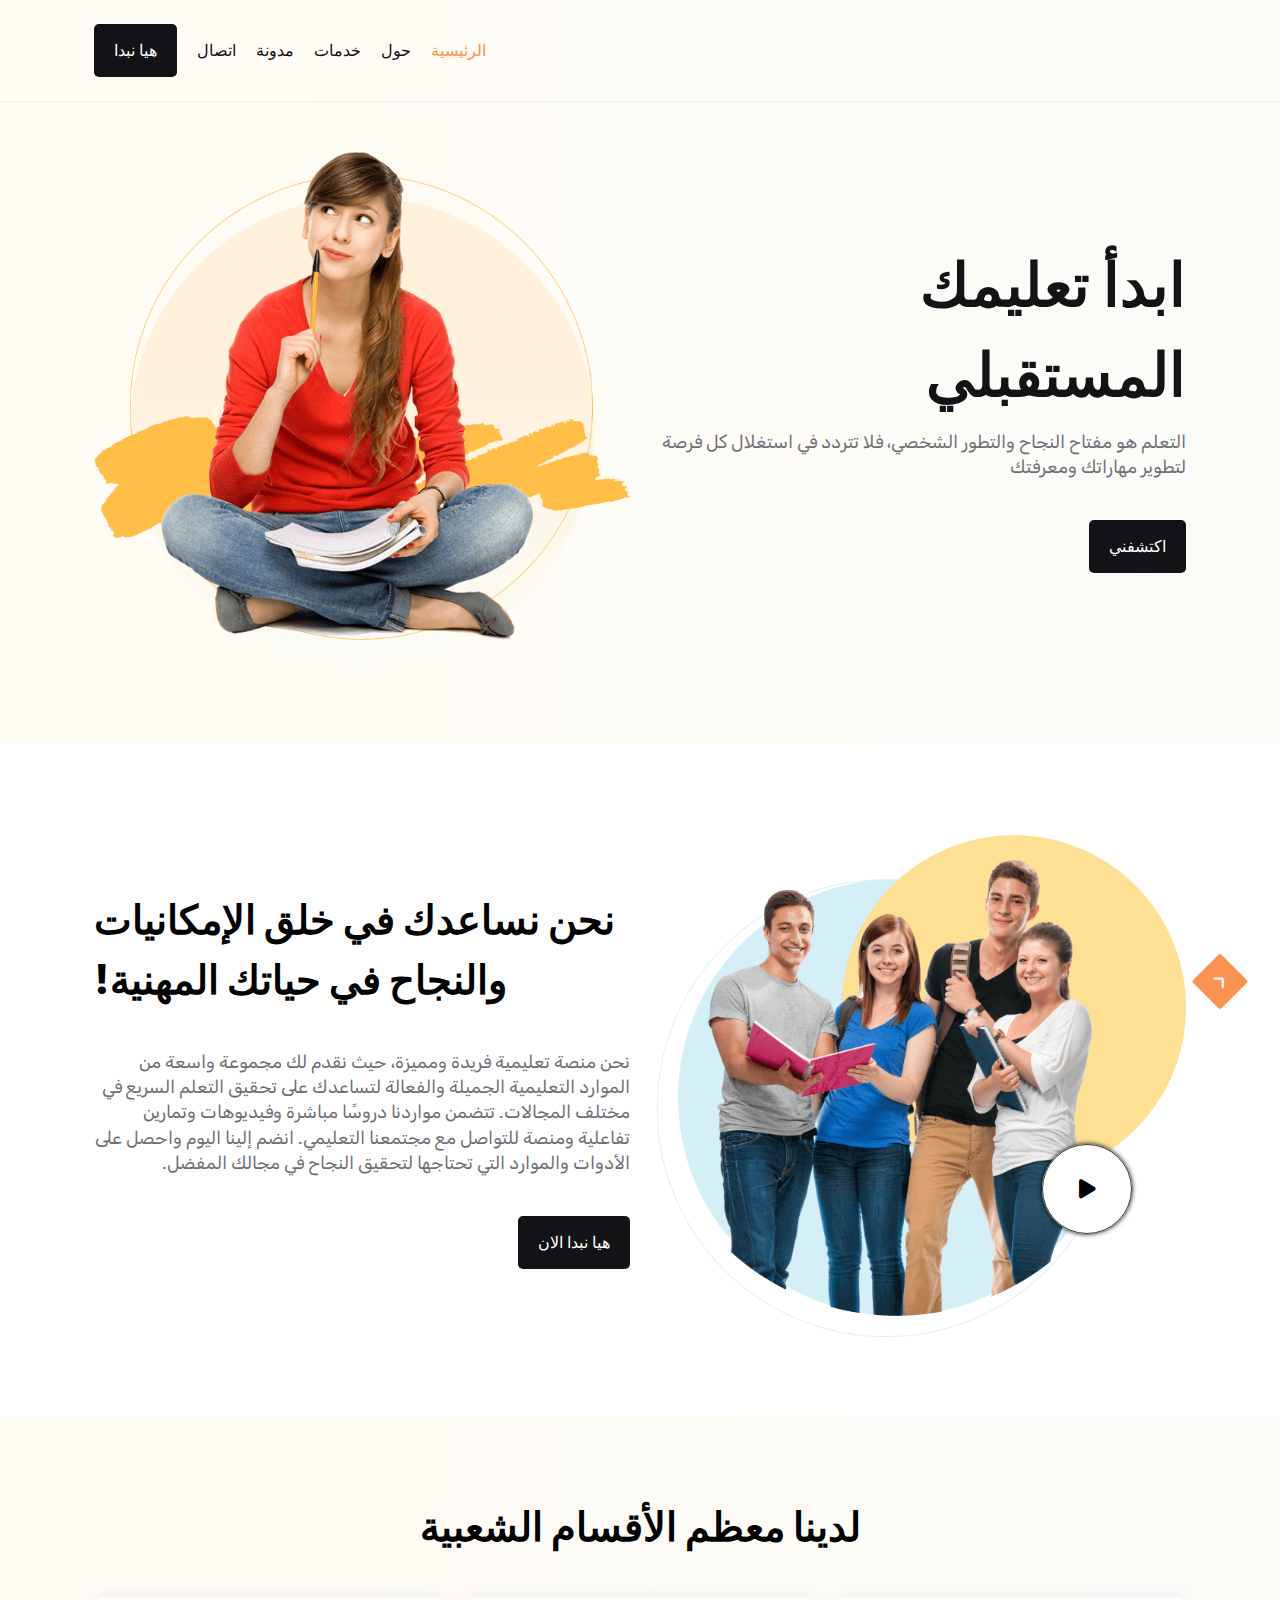
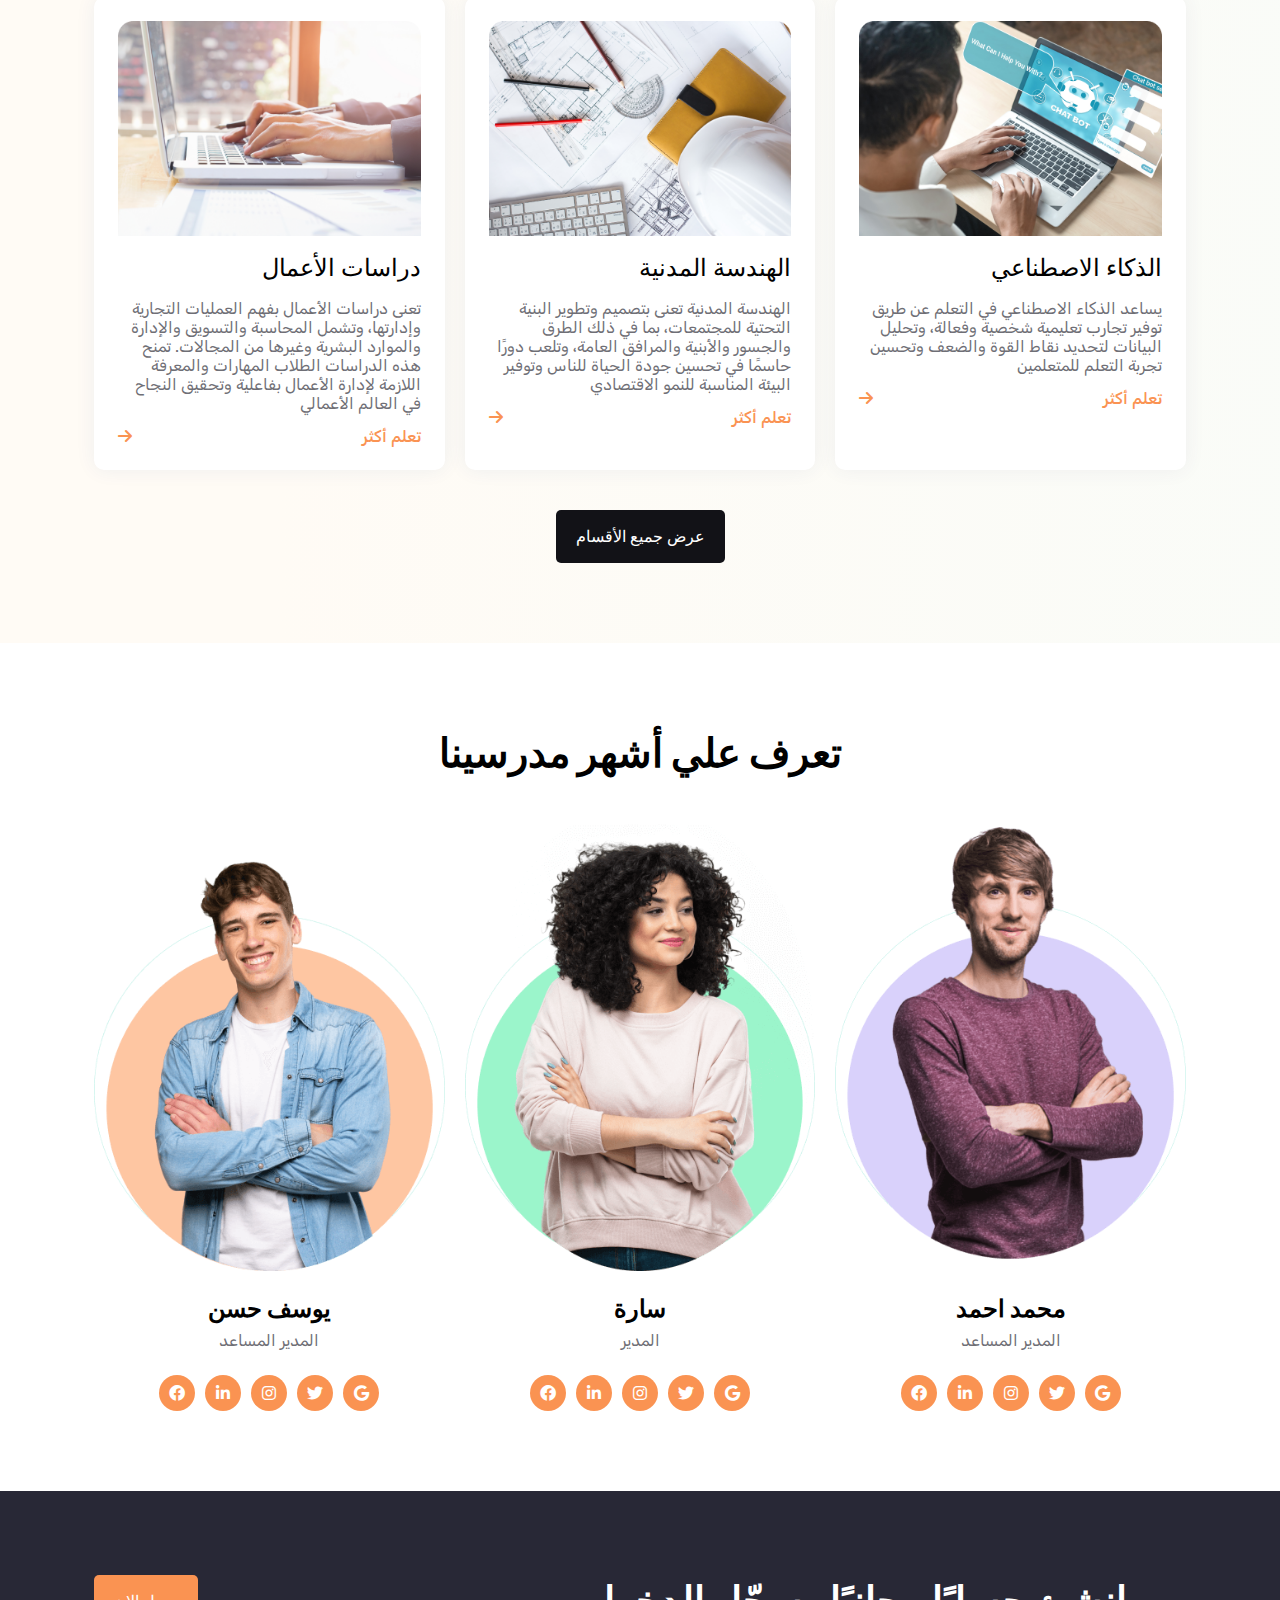
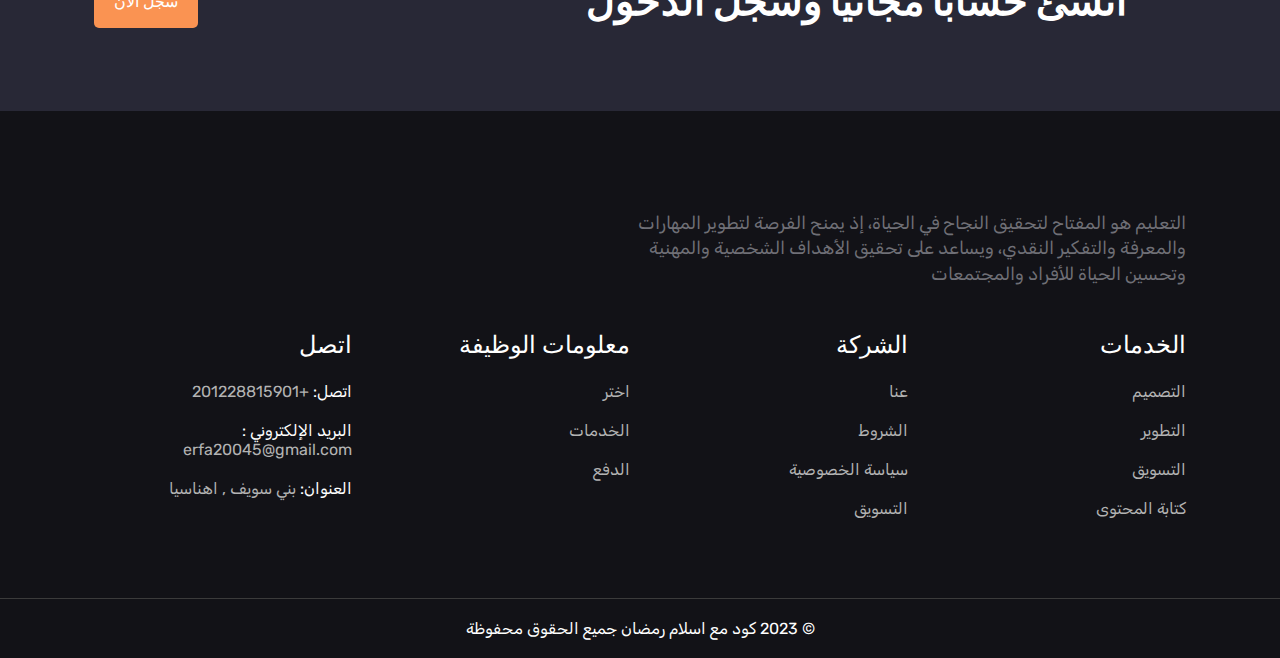
==== index.html @ 8acfd7db "Add files via upload" ====
<!DOCTYPE html>
<html dir="rtl" lang="en">
  <head>
    <meta charset="UTF-8" />
    <meta http-equiv="X-UA-Compatible" content="IE=edge" />
    <meta name="viewport" content="width=device-width, initial-scale=1.0" />
    <title>Document</title>
    <link rel="stylesheet" href="css/all.min.css" />
    <link rel="stylesheet" href="css/style.css" />
    <link rel="preconnect" href="https://fonts.googleapis.com" />
    <link rel="preconnect" href="https://fonts.gstatic.com" crossorigin />
    <link
      href="https://fonts.googleapis.com/css2?family=DM+Sans:wght@500&family=Poppins:wght@600;700&family=Rubik:wght@400;500&display=swap"
      rel="stylesheet"
    />
  </head>
  <body>
    <!-- Header -->

    <header>
      <div class="container">
        <div class="content flex-all">
          <div class="logo">
            <a href="index.html" target="_blank">
              <img src="Icons/logo.svg" alt="" />
            </a>
          </div>
          <nav class="navbar hide-nav" id="navbar">
            <div class="close" id="close">
              <i class="fa-solid fa-xmark"></i>
            </div>
            <div class="logo-at-mobile">
              <a href="index.html" target="_blank">
                <img src="Icons/logo.svg" alt="" />
              </a>
            </div>
            <ul class="nav-links">
              <li>
                <a class="active" href="">الرئيسية</a>
              </li>
              <li>
                <a href="">حول</a>
              </li>
              <li>
                <a href="">خدمات</a>
              </li>
              <li>
                <a href="">مدونة</a>
              </li>
              <li>
                <a href="">اتصال</a>
              </li>
              <li>
                <a href="login.html" class="btn">هيا نبدا</a>
              </li>
            </ul>
          </nav>
          <div class="menue" id="menue">
            <i class="fa-solid fa-bars"></i>
          </div>
        </div>
      </div>
    </header>

    <!-- Hero Section -->

    <section class="hero">
      <div class="container">
        <div class="content">
          <div class="hero-text">
            <h1 class="hero-title">ابدأ تعليمك المستقبلي</h1>
            <p class="main-text">
              التعلم هو مفتاح النجاح والتطور الشخصي، فلا تتردد في استغلال كل
              فرصة لتطوير مهاراتك ومعرفتك
            </p>
            <button class="btn">اكتشفني</button>
          </div>
          <div class="hero-img">
            <img src="images/hero-banner.png" alt="" />
          </div>
        </div>
      </div>
    </section>

    <!-- About Section -->

    <section class="about">
      <div class="container">
        <div class="content">
          <div class="about-img">
            <img src="images/about-banner.png" alt="" />
            <div class="play-btn">
              <div class="contain">
                <button>
                  <i class="fa-solid fa-play"></i>
                </button>
              </div>
            </div>
          </div>
          <div class="about-text">
            <h1 class="main-title">
              نحن نساعدك في خلق الإمكانيات والنجاح في حياتك المهنية!
            </h1>
            <p class="main-text">
              نحن منصة تعليمية فريدة ومميزة، حيث نقدم لك مجموعة واسعة من الموارد
              التعليمية الجميلة والفعالة لتساعدك على تحقيق التعلم السريع في
              مختلف المجالات. تتضمن مواردنا دروسًا مباشرة وفيديوهات وتمارين
              تفاعلية ومنصة للتواصل مع مجتمعنا التعليمي. انضم إلينا اليوم واحصل
              على الأدوات والموارد التي تحتاجها لتحقيق النجاح في مجالك المفضل.
            </p>
            <a href="login.html">
              <button class="btn">هيا نبدا الان</button>
            </a>
          </div>
        </div>
      </div>
    </section>

    <!-- Section Services -->

    <section class="services">
      <div class="container">
        <h1 class="main-title">لدينا معظم الأقسام الشعبية</h1>
        <div class="content">
          <div class="service-card">
            <div class="card-content">
              <div class="image-card">
                <img src="images/depertment-1.png" alt="" />
              </div>
              <div class="card-title">الذكاء الاصطناعي</div>
              <div class="card-text">
                يساعد الذكاء الاصطناعي في التعلم عن طريق توفير تجارب تعليمية
                شخصية وفعالة، وتحليل البيانات لتحديد نقاط القوة والضعف وتحسين
                تجربة التعلم للمتعلمين
              </div>
              <div class="card-footer">
                <div class="card-link"><a href="">تعلم أكثر </a></div>
                <div class="card-icon">
                  <i class="fa-solid fa-arrow-right"></i>
                </div>
              </div>
            </div>
          </div>
          <div class="service-card">
            <div class="card-content">
              <div class="image-card">
                <img src="images/depertment-2.png" alt="" />
              </div>
              <div class="card-title">الهندسة المدنية</div>
              <div class="card-text">
                الهندسة المدنية تعنى بتصميم وتطوير البنية التحتية للمجتمعات، بما
                في ذلك الطرق والجسور والأبنية والمرافق العامة، وتلعب دورًا
                حاسمًا في تحسين جودة الحياة للناس وتوفير البيئة المناسبة للنمو
                الاقتصادي
              </div>
              <div class="card-footer">
                <div class="card-link"><a href="">تعلم أكثر</a></div>
                <div class="card-icon">
                  <i class="fa-solid fa-arrow-right"></i>
                </div>
              </div>
            </div>
          </div>
          <div class="service-card">
            <div class="card-content">
              <div class="image-card">
                <img src="images/depertment-3.png" alt="" />
              </div>
              <div class="card-title">دراسات الأعمال</div>
              <div class="card-text">
                تعنى دراسات الأعمال بفهم العمليات التجارية وإدارتها، وتشمل
                المحاسبة والتسويق والإدارة والموارد البشرية وغيرها من المجالات.
                تمنح هذه الدراسات الطلاب المهارات والمعرفة اللازمة لإدارة
                الأعمال بفاعلية وتحقيق النجاح في العالم الأعمالي
              </div>
              <div class="card-footer">
                <div class="card-link"><a href="">تعلم أكثر</a></div>
                <div class="card-icon">
                  <i class="fa-solid fa-arrow-right"></i>
                </div>
              </div>
            </div>
          </div>
        </div>
        <div class="btn">عرض جميع الأقسام</div>
      </div>
    </section>

    <!-- Instructor -->

    <section class="instructor">
      <div class="container">
        <h1 class="main-title">تعرف علي أشهر مدرسينا</h1>
        <div class="content">
          <ul class="instructor-list">
            <li class="instructor-card">
              <div class="card-image">
                <img src="images/instructor-1.png" alt="" />
              </div>
              <div class="card-text">
                <h3 class="card-title">محمد احمد</h3>
                <span class="card-text">المدير المساعد </span>
              </div>
              <div class="social-icons">
                <a href=""><i class="fa-brands fa-google"></i></a>
                <a href=""><i class="fa-brands fa-twitter"></i></a>
                <a href=""><i class="fa-brands fa-instagram"></i></a>
                <a href=""><i class="fa-brands fa-linkedin-in"></i></a>
                <a href=""><i class="fa-brands fa-facebook"></i></a>
              </div>
            </li>
            <li class="instructor-card">
              <div class="card-image">
                <img src="images/instructor-2.png" alt="" />
              </div>
              <div class="card-text">
                <h3 class="card-title">سارة</h3>
                <span class="card-text">المدير</span>
              </div>
              <div class="social-icons">
                <a href=""><i class="fa-brands fa-google"></i></a>
                <a href=""><i class="fa-brands fa-twitter"></i></a>
                <a href=""><i class="fa-brands fa-instagram"></i></a>
                <a href=""><i class="fa-brands fa-linkedin-in"></i></a>
                <a href=""><i class="fa-brands fa-facebook"></i></a>
              </div>
            </li>
            <li class="instructor-card">
              <div class="card-image">
                <img src="images/instructor-3.png" alt="" />
              </div>
              <div class="card-text">
                <h3 class="card-title">يوسف حسن</h3>
                <span class="card-text">المدير المساعد </span>
              </div>
              <div class="social-icons">
                <a href=""><i class="fa-brands fa-google"></i></a>
                <a href=""><i class="fa-brands fa-twitter"></i></a>
                <a href=""><i class="fa-brands fa-instagram"></i></a>
                <a href=""><i class="fa-brands fa-linkedin-in"></i></a>
                <a href=""><i class="fa-brands fa-facebook"></i></a>
              </div>
            </li>
          </ul>
        </div>
      </div>
    </section>

    <!-- Section Create An Account -->

    <section class="cta">
      <div class="container">
        <div class="content flex-all">
          <div class="main-title">انشئ حسابًا مجانيًا وسجّل الدخول</div>
          <div class="register">
            <a href="login.html">
              <button class="btn">سجل الان</button>
            </a>
            <img src="Icons/cta-vector.svg" alt="" />
          </div>
        </div>
      </div>
    </section>

    <!-- Footer -->

    <section class="footer">
      <div class="container">
        <div class="content">
          <div class="footer-brand">
            <div class="logo">
              <img src="Icons/logo.svg" alt="" />
            </div>
            <p class="main-text">
              التعليم هو المفتاح لتحقيق النجاح في الحياة، إذ يمنح الفرصة لتطوير
              المهارات والمعرفة والتفكير النقدي، ويساعد على تحقيق الأهداف
              الشخصية والمهنية وتحسين الحياة للأفراد والمجتمعات
            </p>
          </div>

          <div class="footer-links">
            <ul class="links-column">
              <li class="item title"><a href="">الخدمات</a></li>
              <li class="item link"><a href="">التصميم</a></li>
              <li class="item link"><a href="">التطوير</a></li>
              <li class="item link"><a href="">التسويق</a></li>
              <li class="item link"><a href="">كتابة المحتوى </a></li>
            </ul>
            <ul class="links-column">
              <li class="item title"><a href="">الشركة</a></li>
              <li class="item link"><a href="">عنا</a></li>
              <li class="item link"><a href="">الشروط</a></li>
              <li class="item link"><a href="">سياسة الخصوصية</a></li>
              <li class="item link"><a href="">التسويق</a></li>
            </ul>
            <ul class="links-column">
              <li class="item title"><a href="">معلومات الوظيفة </a></li>
              <li class="item link"><a href="">اختر</a></li>
              <li class="item link"><a href="">الخدمات</a></li>
              <li class="item link"><a href="">الدفع</a></li>
            </ul>
            <ul class="links-column">
              <li class="item title"><a href="">اتصل</a></li>
              <li class="item link">
                <span class="">اتصل: </span><a href="">+201228815901</a>
              </li>
              <li class="item link">
                <span>البريد الإلكتروني : </span
                ><a href="erfa20045@gmail.com" target="_blank"
                  >erfa20045@gmail.com</a
                >
              </li>
              <li class="item link">
                <span>العنوان: </span><a href="">بني سويف , اهناسيا</a>
              </li>
            </ul>
          </div>
        </div>
      </div>
      <div class="footer-info">
        <p>© 2023 <span>كود مع اسلام رمضان </span>جميع الحقوق محفوظة</p>
      </div>
    </section>

    <!-- Scroll To Top -->
    <div class="top">
      <i class="fa-solid fa-chevron-up"></i>
    </div>

    <!-- <script src="javascript/all.min.js"></script> -->
    <script src="js/script.js"></script>

    <!-- The End, Created By Yousef Ahmed In 2023 -->
  </body>
</html>
---- css/style.css ----
/* Main Property */

:root {

    /* Colors */
    
    --main-color: #FA9352;
    --black-web: #121217;
    --gradient: linear-gradient(90deg, #fffbf5 21.32%, #f8fcf9 130%);
    --light-color: #6f6f76;
    --light-black: #3b3b3b;
    --main-shadow: 5px 10px 30px #ffa6004d;
    
    /* Fonts */

    --family-rubik: 'Rubik', sans-serif;
    --family-poppins: 'Poppins', sans-serif;
    --family-dm-sans: 'DM Sans', sans-serif;

    /* Pixels */

    --main-pixel: 5px;
    --main-pd-y: 80px 0;
    --lg-size: 40px;
    --main-pd: 20px;
    --main-gap: 20px;
    --medium-size: 34px;
    --small-size: 28px;
    --card-title-size: 24px;
    --main-transition: 0.3s;

}

/* Component */

.flex {
    display: flex;
}

.flex-center {
    display: flex;
    align-items: center;
    justify-content: center;
}

.flex-all {
    display: flex;
    align-items: center;
    justify-content: space-between;
}

.flex-around {
    justify-content: space-around;
}

.flex-evenly {
    justify-content: space-evenly;
}

.flex-start {
    justify-content: flex-start;
}

.flex-end {
    justify-content: flex-end;
}

.flex-center {
    justify-content: center;
}

/* Reset Some Property */

html {
    scroll-behavior: smooth;
}

body {
    background: var(--gradient);
}

*, *::before, *::after {
    margin: 0;
    padding: 0;
    box-sizing: border-box;
}

ul {
    list-style-type: none;
}

a {
    text-decoration: none;
    color: black;
    font-family: var(--family-rubik);
}

a, img {
    display: block;
}

input, button, textarea {
    outline: none;
    border: none;
    padding: 10px;
    border: 1px solid black;
}

button {
    border: none;
}

.main-title {
    font-size: var(--lg-size);
    font-weight: bold;
    font-family: var(--family-poppins);
    max-width: 600px;
    text-align: center;
    margin: auto;
    margin-bottom: 40px;
}

.card-title {
    font-size: var(--card-title-size);
    font-family: var(--family-poppins);
}

.main-text {
    color: var(--light-color);
    font-size: 18px;
    font-family: var(--family-rubik);
    margin-bottom: 40px;
    line-height: 1.4;
}

.btn {
    color: white;
    background-color: var(--black-web);
    padding: 14px 20px;
    border-radius: var(--main-pixel);
    cursor: pointer;
    font-family: var(--family-poppins);
    font-size: 16px;
    position: relative;
    z-index: 1;
    overflow: hidden;
}

.btn::after {
    content: "";
    position: absolute;
    bottom: 0;
    left: 10%;
    width: 0;
    height: 0;
    border-radius: 50%;
    transition: 0.2s;
    background-color: var(--main-color);
    z-index: -1;
}

.btn:hover {
    box-shadow: var(--main-shadow);
}

.btn:hover::after {
    width: 100%;
    height: 100%;
    background-color: var(--main-color);
    width: 100%;
    height: 100%;
    left: 0;
    border-radius: 0;
}

@media (max-width: 992px) {
    .main-title {
        font-size: var(--medium-size);
    }
}

@media (max-width: 768px) {
    .main-title {
        font-size: var(--small-size);
    }
}

/* Responsive Screens */

.container {
    margin: auto;
    width: 100%;
    padding: 0 24px;
}

@media (min-width:576px) {
    .container {
        max-width: 540px
    }
}

@media (min-width:768px) {

    .container {
        max-width: 720px
    }
}

@media (min-width:992px) {
    .container {
        max-width: 960px
    }
}

@media (min-width:1200px) {
    .container {
        max-width: 1140px
    }
}

@media (min-width:1400px) {
    .container {
        max-width: 1320px
    }
}

/* Start Header */

header {
    padding: 24px 0;
    position: fixed;
    width: 100%;
    top: 0;
    left: 0;
    background: var(--gradient);
    border-bottom: 1px solid #EEE;
    z-index: 100;
}

header .navbar .nav-links {
    display: flex;
    align-items: center;
    gap: var(--main-gap);
}

header .navbar .nav-links li a:not(.btn) {
    color: var(--black-web);
    font-family: var(--family-dm-sans);
    transition: var(--main-transition);
}

header .navbar .nav-links li a:not(.btn):hover {
    color: var(--main-color);
}

header .navbar .nav-links li a.active {
    color: var(--main-color);
}

header .content .menue {
    cursor: pointer;
    font-size: 20px;
    color: var(--main-color);
}

@media (max-width: 992px) {
    header .navbar {
        position: absolute;
        top: 0;
        left: 0;
        background-color: white;
        box-shadow: 0 0 20px 0 #fa925241;
        height: 100vh;
        width: 240px;
        z-index: 100;
        transition: var(--main-transition);
    }

    header .navbar.hide-nav {
        transform: translateX(calc(-100% - 10px));
    }

    header .navbar .nav-links {
        flex-direction: column;
        align-items: flex-start;
        gap: 0;
    }

    header .navbar .nav-links li {
        width: 100%;
    }

    header .navbar .nav-links li a {
        padding: 14px;
        border-bottom: 1px solid #000;
    }

    header .navbar .nav-links li a:not(.btn).active {
        background-color: var(--main-color);
        color: white;
    }

    header .navbar .nav-links li a:not(.btn):hover {
        background-color: var(--main-color);
        color: white;
    }

    header .navbar .nav-links .btn {
        border-radius: 0;
    }

    header .content .close {
        padding: 20px 20px 40px;
        display: flex;
        color: var(--main-color);
        font-size: 24px;
        justify-content: flex-end;
    }

    header .content .close i {
        cursor: pointer;
    }

    header .content .logo-at-mobile  {
        display: flex;
        justify-content: center;
        padding-bottom: 30px;
    }
    
    header .content .logo-at-mobile img {
        max-width: 140px;

    }
}

@media (min-width: 992px) {
    header .content .menue {
        display: none;
    }

    header .content .close {
        display: none;
    }

    header .content .logo-at-mobile {
        display: none;
    }
}

/* Hero Section */

.hero {
    padding: var(--main-pd-y);
    padding-top: 150px;
}

.hero .hero-title {
    font-size: 60px;
    font-weight: bold;
    color: var(--black-web);
    font-family: var(--family-poppins);
}

.hero .content {
    display: flex;
    align-items: center;
    gap: var(--main-gap);
}

.hero .content > div {
    width: 50%;
}

.hero .content .hero-title {
    margin-bottom: 10px;
}

.hero .content .main-text {
    line-height: 1.4;
}

@media (max-width: 992px) {
    .hero .content {
        align-items: center;
        justify-content: center;
        flex-direction: column-reverse;
        text-align: center;
    }

    .hero .content > div {
        width: 100%;
    }
}

@media (max-width: 1200px) {
    .hero .hero-title {
        font-size: var(--lg-size);
    }
}

.hero .content img {
    max-width: 100%;
    width: 100%;
}

/* About Section */

.about {
    background-color: white;
    padding: var(--main-pd-y);
}

.about .content {
    display: grid;
    grid-template-columns: repeat(auto-fit, minmax(400px, 1fr));
    gap: var(--main-gap);
    align-items: center;
}

.about .content .about-text .main-title {
    text-align: left;
    margin: 0;
    margin-bottom: 40px;
}

.about .content .about-img {
    position: relative;
}

.about .content .about-img .play-btn {
    font-size: 24px;
    width: 90px;
    height: 90px;
    background-color: white;
    border-radius: 50%;
    box-shadow: 0 0 5px 0 #000;
    cursor: pointer;
    position: absolute;
    right: 10%;
    bottom: 20%;
}

.about .content .about-img .play-btn .contain {
    width: 100%;
    height: 100%;
    position: relative;
    border-radius: 50%;
    z-index: 10;
}

.about .content .about-img .play-btn .contain::after {
    content: "";
    position: absolute;
    left: 50%;
    top: 50%;
    transform: translate(-50%, -50%);
    width: 100%;
    height: 100%;
    background-color: transparent;
    border: 1px solid var(--light-black);
    z-index: -1;
    border-radius: 50%;
    animation: 1.8s ease infinite grow;
}

@keyframes grow {
    0% {
        transform: translate(-50%, -50%) scale(1);
        opacity: 1;
    }

    100% {
        transform: translate(-50%, -50%) scale(1.7);
        opacity: 0;
    }
}

.about .content .about-img .play-btn button {
    position: relative;
    background-color: transparent;
    display: flex;
    justify-content: center;
    align-items: center;
    padding: 0;
    width: 100%;
    height: 100%;
    cursor: pointer;
}

.about .content .about-img .play-btn button i {
    font-size: 22px;
}

.about img {
    max-width: 100%;
}

@media (max-width: 768px) {
    .about .content {
        grid-template-columns: 1fr;
    }

    .about .content .main-title {
        margin-bottom: 20px;
    }

    .about .content .main-text {
        margin-bottom: 20px;
    }
}

/* Services Section */

.services {
    padding: var(--main-pd-y);
}

.services .content {
    display: grid;
    grid-template-columns: repeat(3, 1fr);
    gap: 20px;
    margin-bottom: 40px;
}

@media (max-width: 992px) {
    .services .content {
        grid-template-columns: repeat(2, 1fr);
    }
}

@media (max-width: 768px) {
    .services .content {
        grid-template-columns: 1fr;
    }
}

.services .content .service-card {
    background-color: white;
    padding: 24px;
    border-radius: 10px;
    box-shadow: 0 0 20px 0 #EEE;
    transition: var(--main-transition);
}

.services .content .service-card .card-content {
    display: flex;
    flex-direction: column;
    gap: 14px;
}

.services .content .service-card .card-content .card-footer {
    display: flex;
    align-items: center;
    justify-content: space-between;
}

.services .content .service-card .card-content .card-text {
    color: var(--light-color);
    font-family: var(--family-rubik);
}

.services .content .service-card .card-content .card-footer .card-link a {
    color: var(--main-color);
    font-weight: 500;
} 

.services .content .service-card .card-content .card-footer .card-icon {
    color: var(--main-color);
    font-weight: 500;
}
.services .content .service-card:hover img {
    transform: scale(1.3) rotate(-10deg);
}

.services .content .image-card {
    overflow: hidden;
}

.services .content img {
    max-width: 100%;
    width: 100%;
    transition: var(--main-transition);
}

.services .btn {
    width: fit-content;
    margin: auto;
}

/* Instructor Section */

.instructor {
    padding: var(--main-pd-y);
    background-color: white;
}

.instructor .content .instructor-list {
    display: grid;
    grid-template-columns: repeat(3, 1fr);
    gap: var(--main-gap);
}

@media (max-width: 992px) {
    .instructor .content .instructor-list {
        grid-template-columns: repeat(2, 1fr);
    }
}

@media (max-width: 576px) {
    .instructor .content .instructor-list {
        grid-template-columns: 1fr;
    }
}

.instructor .content .instructor-card {
    display: flex;
    flex-direction: column;
    gap: 20px;
    align-items: center;
    transition: 0.3s;
}

.instructor .content .instructor-card:hover {
    transform: translateY(-70px);
    scale: 1.1;
}

.instructor .content .instructor-card .card-text .card-text {
    color: var(--light-color);
    text-align: center;
    display: block;
    font-family: var(--family-rubik);
    margin-bottom: 5px;
}

.instructor .content .instructor-card .social-icons {
    display: flex;
    align-items: center;
    gap: 10px;
}

.instructor .content .instructor-card .social-icons a i {
    transition: var(--main-transition);
    background-color: var(--main-color);
    color: white;
    width: 36px;
    height: 36px;
    border-radius: 50%;
    display: flex;
    align-items: center;
    justify-content: center;
}

.instructor .content .instructor-card .social-icons a:hover i {
    background-color: rgb(255, 72, 0);
}

.instructor .content .instructor-card .card-text h3 {
    margin-bottom: 5px;
}

.instructor img {
    max-width: 100%;
}

/* Section Create An Account */

.cta {
    background-color: #282836;
    padding: var(--main-pd-y);
}

.cta .main-title {
    margin: 0;
    color: white;
    text-align: left;
    width: fit-content;
    width: 70%;
}

.cta .register {
    width: 30%;
    display: flex;
    justify-content: flex-end;
    position: relative;
}

.cta .register .btn {
    background-color: var(--main-color);
    color: white;
}

.cta .register img {
    position: absolute;
    width: 93px;
    left: 70px;
    bottom: -60px;
}

.cta .btn::after {
    content: none;
}

@media (max-width: 992px) {
    .cta .content {
        flex-direction: column;
        align-items: center;
        gap: 40px;
    }

    .cta .main-title {
        text-align: center;
    }

    .cta .register .btn {
        margin: auto;
    }

    .cta .register img {
        display: none;
    }
}

/* Footer */

.footer {
    padding: var(--main-pd-y);
    background-color: var(--black-web);
    padding-bottom: 0;
}

.footer .footer-brand {
    display: flex;
    flex-direction: column;
    gap: var(--main-gap);
    margin-bottom: 40px;
}

.footer .main-text {
    margin: 0;
    max-width: 600px;
}

.footer .social-icons {
    display: flex;
    align-items: center;
    gap: 10px;
}

.footer .social-icons i {
    transition: var(--main-transition);
    background-color: hsl(240, 7%, 29%);
    color: white;
    width: 36px;
    height: 36px;
    border-radius: 50%;
    display: flex;
    align-items: center;
    justify-content: center;
}

.footer .social-icons a:hover i {
    background-color: var(--main-color);
}

.footer .logo img {
    max-width: 160px;
}

.footer .footer-links {
    display: grid;
    grid-template-columns: repeat(4, 1fr);
    gap: var(--main-gap);
    padding-bottom: 80px;
}

@media (max-width: 992px) {
    .footer .footer-links {
        grid-template-columns: repeat(2, 1fr);
    }
    
}

@media (max-width: 768px) {
    .footer .footer-links {
        grid-template-columns: repeat(1, 1fr);
    }
    
}

.footer .footer-links .links-column {
    display: flex;
    flex-direction: column;
    gap: var(--main-gap);
}

.footer .footer-links .links-column:last-child a {
    display: inline;
}

.footer .footer-links .links-column:last-child span {
    display: inline;
    font-family: var(--family-rubik);
    color: white;
}

.footer .footer-links .links-column li.item.title a {
    font-family: var(--family-poppins);
    color: white;
    font-size: 24px;
}

.footer .footer-links .links-column li.item.link a {
    font-family: var(--family-rubik);
    color: #b3b3b3;
}

.footer .footer-info {
    color: #FFFF;
    font-family: var(--family-rubik);
    text-align: center;
    padding: 20px;
    border-top: 1px solid var(--light-black);
}

/* Scroll To Top */
.top {
    position: fixed;
    right: 40px;
    bottom: 40px;
    width: 40px;
    height: 40px;
    border-radius: 2px;
    background-color: var(--main-color);
    cursor: pointer;
    display: flex;
    align-items: center;
    justify-content: center;
    transition: 0.3s;
}

.top:hover {
    background-color: var(--light-black);
    box-shadow: 0 0 10px rgba(165, 165, 165, 0.945);
    rotate: 0;
}

.top.hide {
    transform: translate(100px, 100px);
    rotate: 45deg;
}

.top i {
    color: #FFF;
}

/* The End, Created By Yousef Ahmed In 2023 */
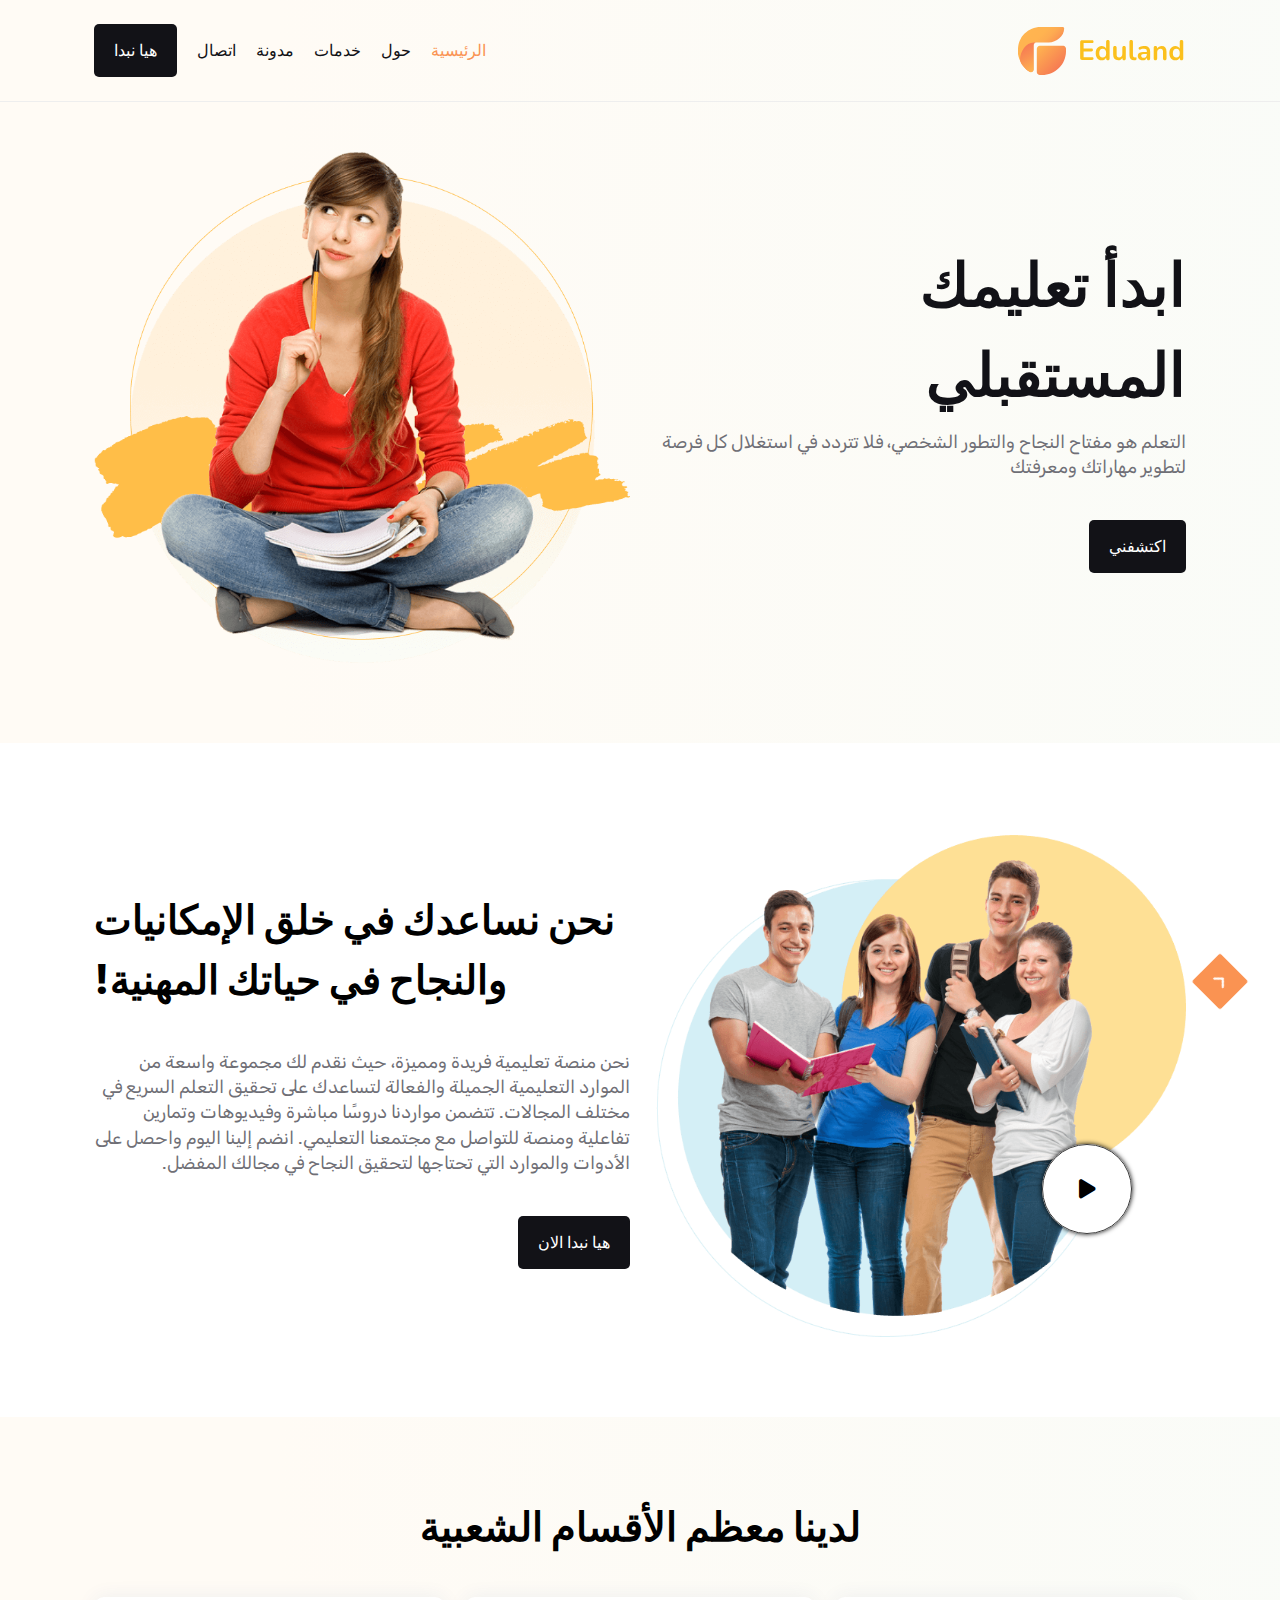
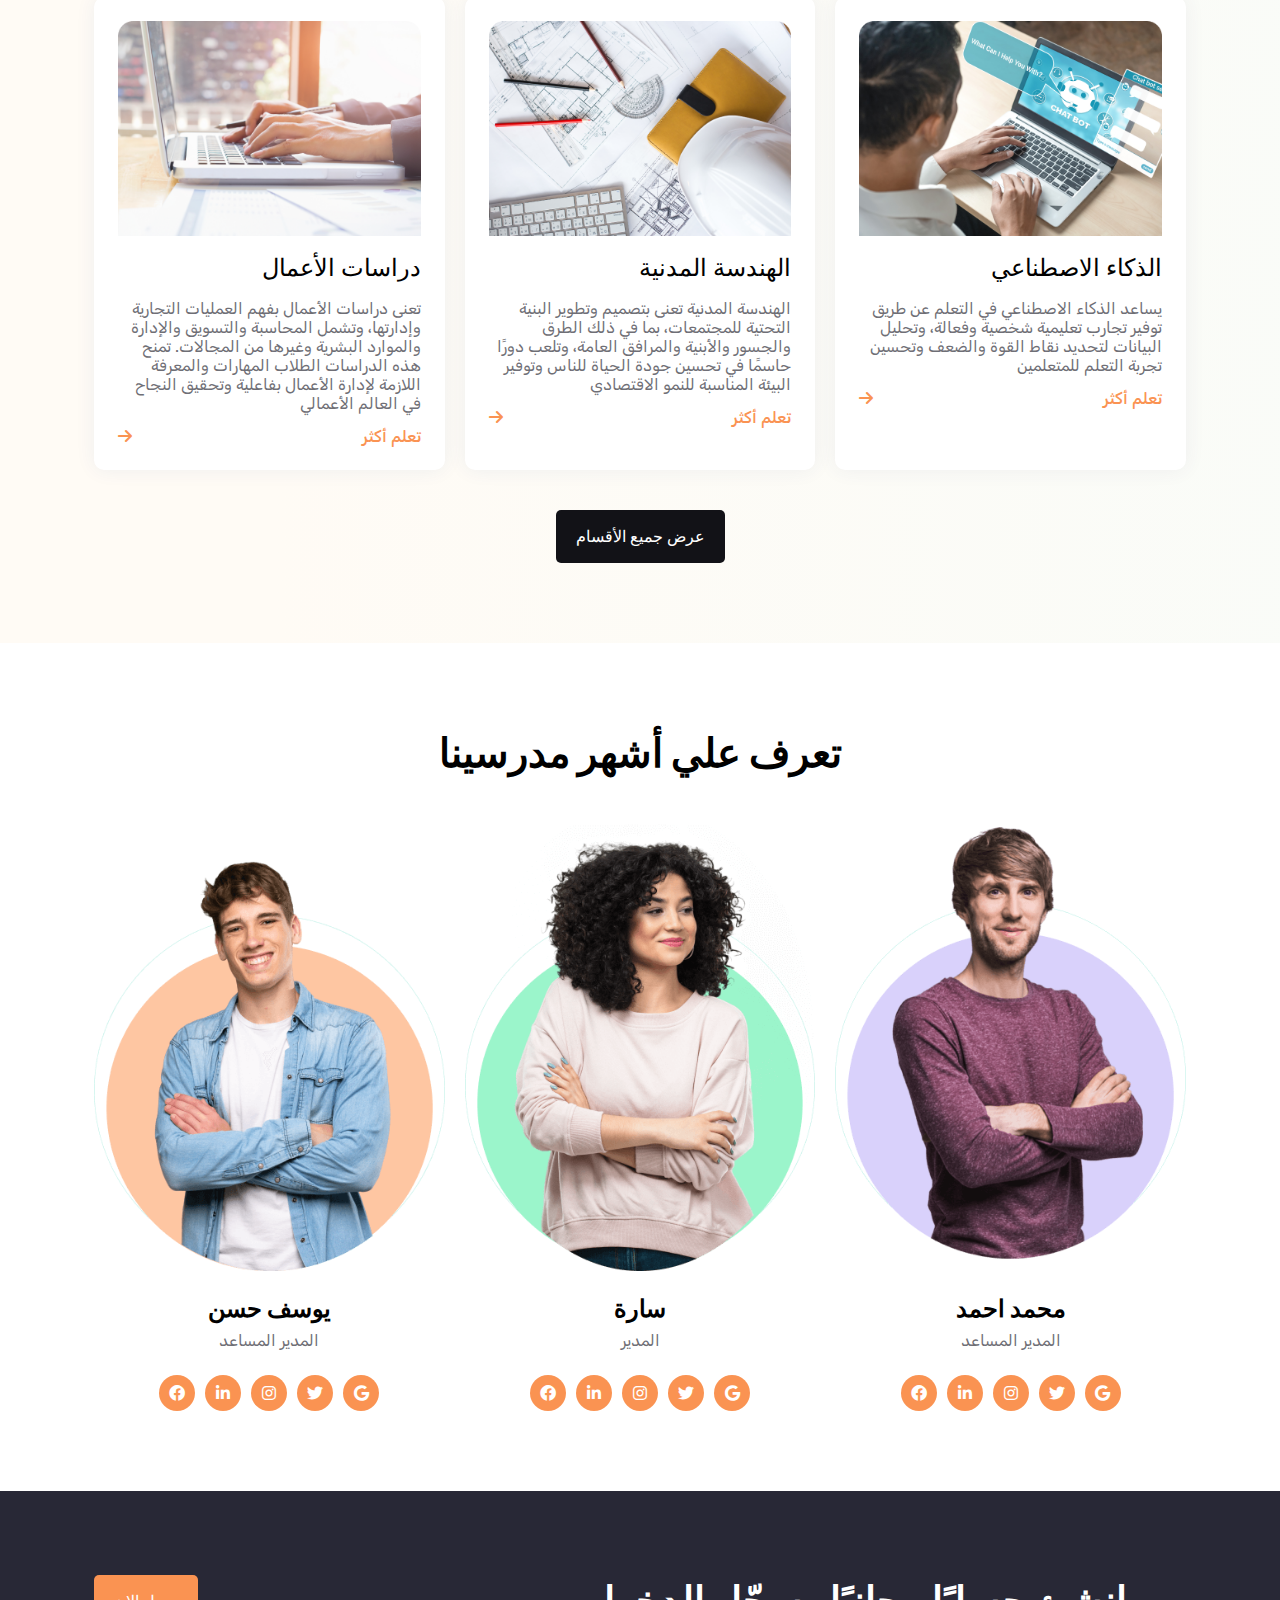
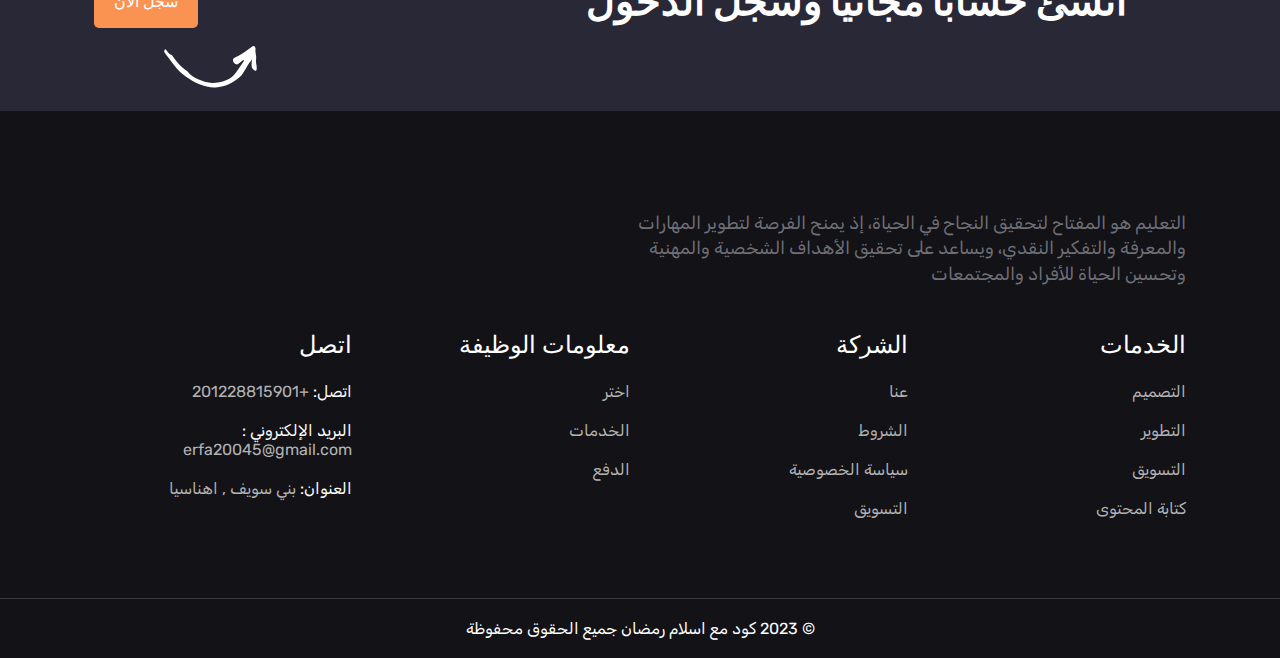
==== commit af574ebb: "Update index.html" ====
--- a/index.html
+++ b/index.html
@@ -22,7 +22,7 @@
         <div class="content flex-all">
           <div class="logo">
             <a href="index.html" target="_blank">
-              <img src="Icons/logo.svg" alt="" />
+              <img src="images/logo.svg" alt="" />
             </a>
           </div>
           <nav class="navbar hide-nav" id="navbar">
@@ -256,7 +256,7 @@
             <a href="login.html">
               <button class="btn">سجل الان</button>
             </a>
-            <img src="Icons/cta-vector.svg" alt="" />
+            <img src="images/cta-vector.svg" alt="" />
           </div>
         </div>
       </div>
